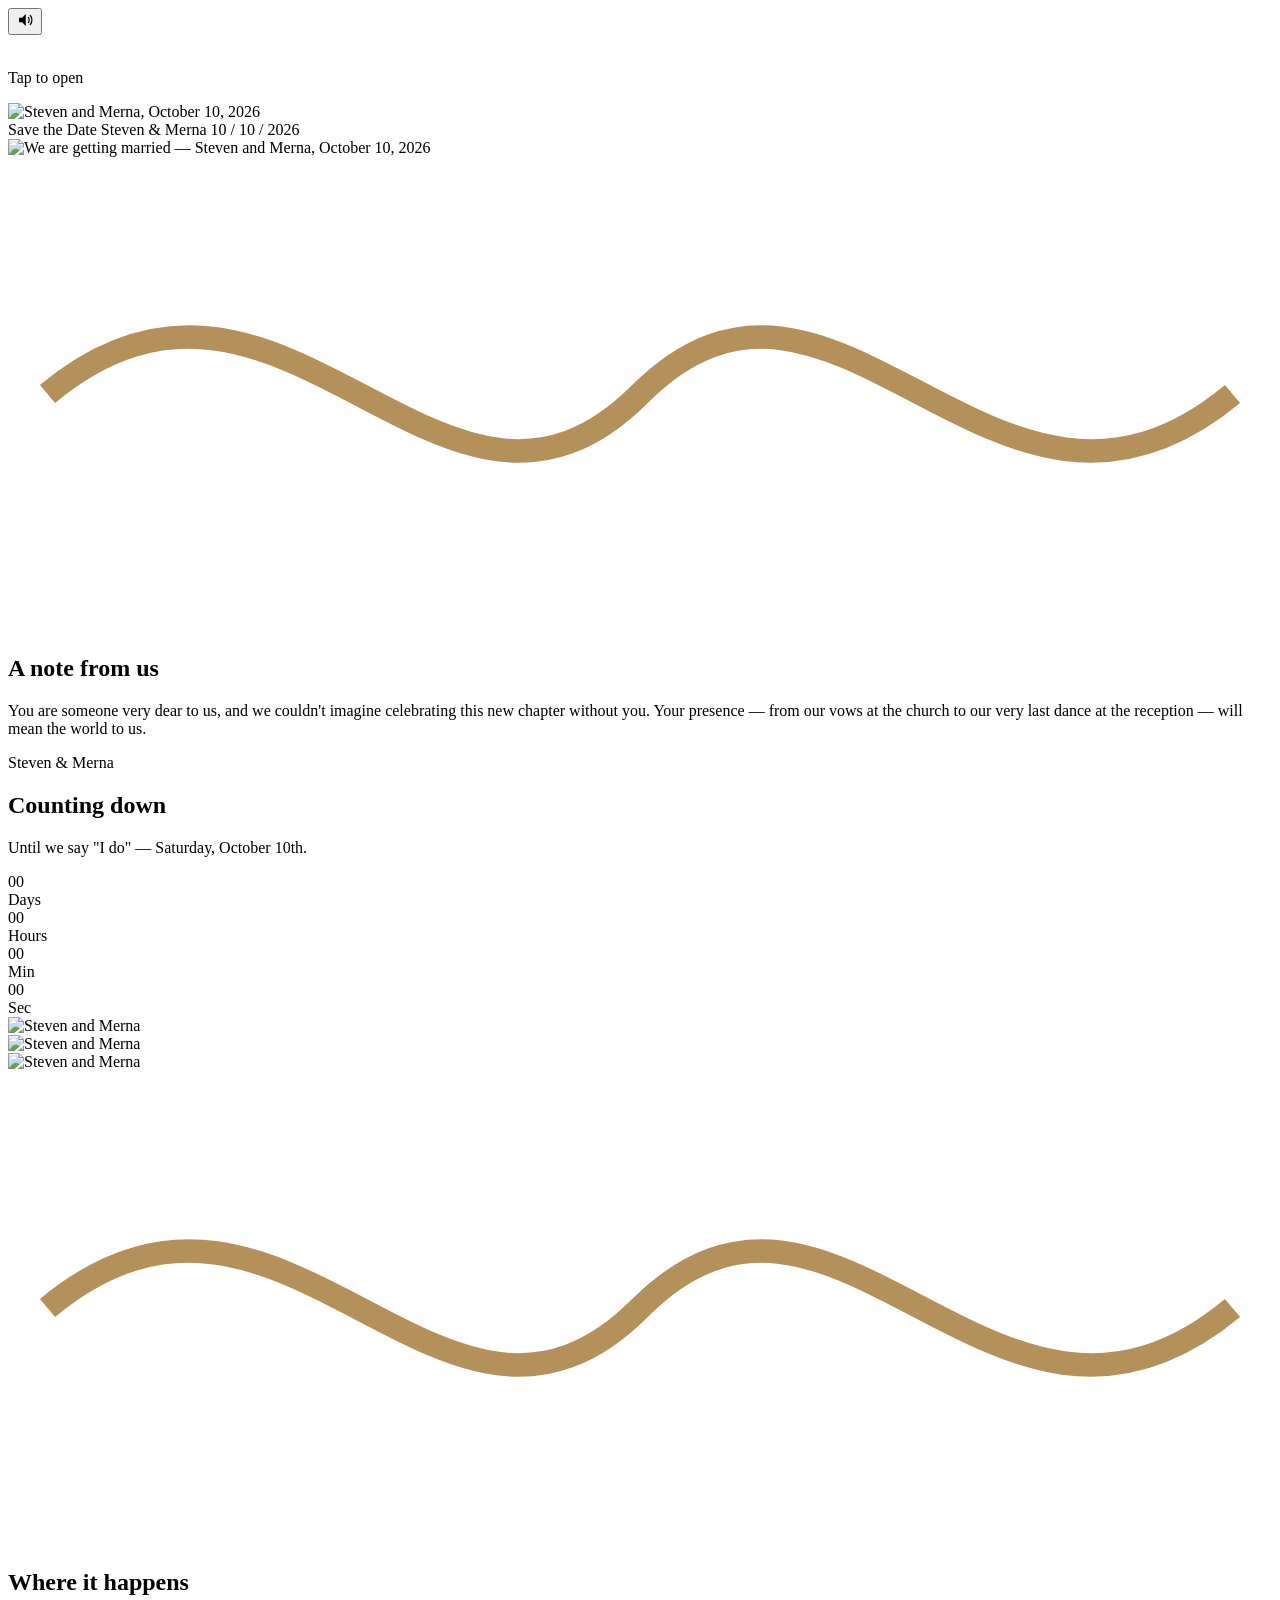
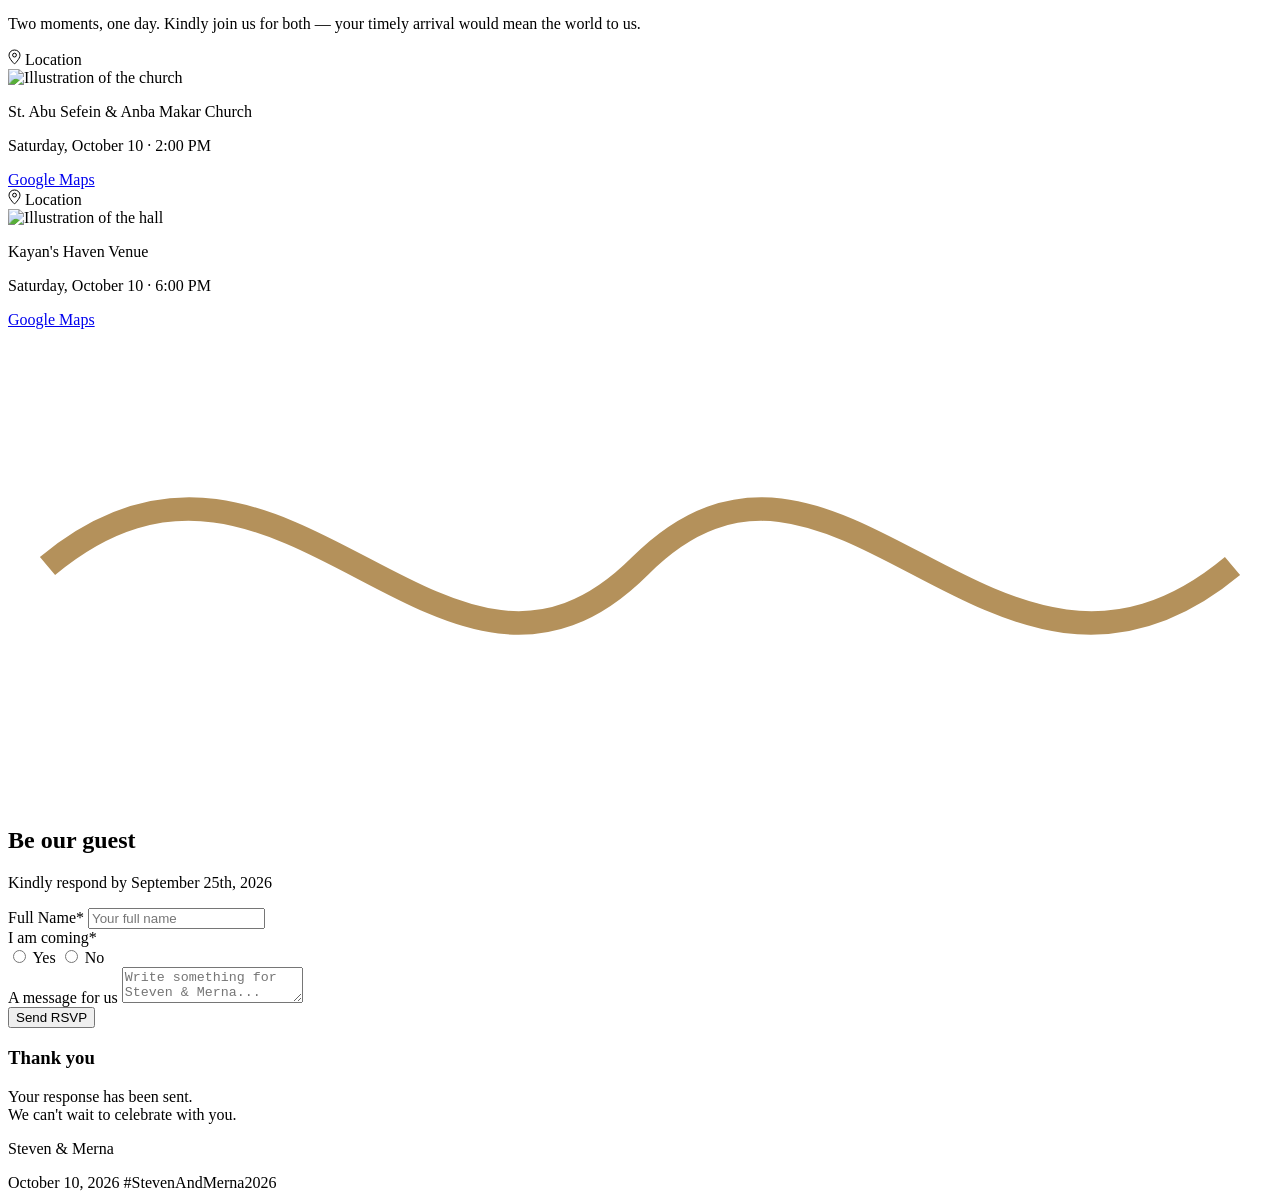
==== index.html @ bfe79aef "Add files via upload" ====
<!DOCTYPE html>
<html lang="en">
<head>
<meta charset="UTF-8">
<meta name="viewport" content="width=device-width, initial-scale=1.0">
<title>Steven &amp; Merna — You Are Invited</title>
<meta name="description" content="Join us as we celebrate our wedding — Saturday, October 10, 2026.">
<link rel="stylesheet" href="style.css">
</head>
<body class="locked">

  <!-- Background music -->
  <audio id="bg-audio" loop preload="none">
    <source src="https://commons.wikimedia.org/wiki/Special:FilePath/Air_-_Air_Force_Strings_-_United_States_Air_Force_Band.mp3" type="audio/mpeg">
  </audio>
  <button id="music-toggle" type="button" aria-label="Mute music" aria-pressed="false">
    <svg width="18" height="18" viewBox="0 0 24 24" fill="none" xmlns="http://www.w3.org/2000/svg">
      <path d="M4 9v6h4l5 5V4L8 9H4z" fill="currentColor"/>
      <path d="M16.5 8.5c1.5 1.5 1.5 5.5 0 7" stroke="currentColor" stroke-width="1.6" stroke-linecap="round"/>
      <path d="M19 6c3 3 3 9 0 12" stroke="currentColor" stroke-width="1.6" stroke-linecap="round"/>
    </svg>
  </button>

  <!-- Envelope gate -->
  <div id="gate" role="button" tabindex="0" aria-label="Tap to open your invitation">
    <img class="gate-photo" src="assets/envelope-cover.jpg" alt="">
    <p class="gate-label">Tap to open</p>
  </div>

  <!-- Cinematic reveal sequence -->
  <div id="reveal" aria-hidden="true">
    <div class="reveal-progress">
      <span class="bar" data-bar="1"><i></i></span>
    </div>

    <div class="reveal-slide reveal-slide--art" data-slide="1">
      <img class="reveal-art" src="assets/save-the-date.jpg" alt="Steven and Merna, October 10, 2026">
      <div class="satd-text">
        <span class="satd-save">Save</span>
        <span class="satd-the">the</span>
        <span class="satd-date-word">Date</span>
        <span class="satd-rule"></span>
        <span class="satd-names">Steven &amp; Merna</span>
        <span class="satd-date">10 / 10 / 2026</span>
      </div>
    </div>
  </div>

  <!-- Main site -->
  <div id="site">

    <!-- Hero -->
    <header class="hero">
      <img class="hero-photo" src="assets/couple.jpg" alt="We are getting married — Steven and Merna, October 10, 2026">
      <a href="#story" class="scroll-cue scroll-cue--hidden" aria-label="Scroll to learn more"></a>
    </header>

    <!-- Note from the couple -->
    <section id="story" class="section note-section">
      <svg class="eyebrow-flourish" viewBox="0 0 64 24" fill="none" xmlns="http://www.w3.org/2000/svg">
        <path d="M2 12C14 2 22 22 32 12C42 2 50 22 62 12" stroke="#B4915B" stroke-width="1.2"/>
      </svg>
      <h2 class="section-title">A note from us</h2>
      <p class="section-body">You are someone very dear to us, and we couldn't imagine celebrating this new chapter without you. Your presence — from our vows at the church to our very last dance at the reception — will mean the world to us.</p>
      <p class="signature">Steven &amp; Merna</p>
    </section>

    <!-- Countdown -->
    <section class="section countdown-section" aria-label="Countdown to the wedding">
      <h2 class="section-title">Counting down</h2>
      <p class="section-body">Until we say "I do" — Saturday, October 10th.</p>
      <div class="countdown-grid" id="countdown">
        <div class="countdown-unit">
          <div class="countdown-num" id="cd-days">00</div>
          <div class="countdown-unit-label">Days</div>
        </div>
        <div class="countdown-unit">
          <div class="countdown-num" id="cd-hours">00</div>
          <div class="countdown-unit-label">Hours</div>
        </div>
        <div class="countdown-unit">
          <div class="countdown-num" id="cd-mins">00</div>
          <div class="countdown-unit-label">Min</div>
        </div>
        <div class="countdown-unit">
          <div class="countdown-num" id="cd-secs">00</div>
          <div class="countdown-unit-label">Sec</div>
        </div>
      </div>
    </section>

    <!-- Gallery -->
    <section class="gallery-section" aria-label="Photo gallery">
      <div class="gallery-scroll" id="gallery-scroll">
        <div class="gallery-slide"><img src="assets/gallery1.jpg" alt="Steven and Merna"></div>
        <div class="gallery-slide"><img src="assets/gallery2.jpg" alt="Steven and Merna"></div>
        <div class="gallery-slide"><img src="assets/gallery3.jpg" alt="Steven and Merna"></div>
      </div>
      <div class="gallery-dots" id="gallery-dots">
        <span class="dot active"></span>
        <span class="dot"></span>
        <span class="dot"></span>
      </div>
    </section>

    <!-- Venues -->
    <section id="venue" class="section venue-section">
      <svg class="eyebrow-flourish" viewBox="0 0 64 24" fill="none" xmlns="http://www.w3.org/2000/svg">
        <path d="M2 12C14 2 22 22 32 12C42 2 50 22 62 12" stroke="#B4915B" stroke-width="1.2"/>
      </svg>
      <h2 class="section-title">Where it happens</h2>
      <p class="section-body">Two moments, one day. Kindly join us for both — your timely arrival would mean the world to us.</p>

      <div class="venue-cards">
        <div class="venue-card">
          <div class="venue-pin">
            <svg width="13" height="16" viewBox="0 0 13 16" fill="none" xmlns="http://www.w3.org/2000/svg">
              <path d="M6.5 15C6.5 15 12 9.9 12 6.2C12 3.1 9.5 1 6.5 1C3.5 1 1 3.1 1 6.2C1 9.9 6.5 15 6.5 15Z" stroke="currentColor" stroke-width="1"/>
              <circle cx="6.5" cy="6.1" r="1.9" stroke="currentColor" stroke-width="1"/>
            </svg>
            <span>Location</span>
          </div>

          <img class="venue-illustration" src="assets/church-illustration.png" alt="Illustration of the church">

          <p class="venue-name-caps">St. Abu Sefein &amp; Anba Makar Church</p>
          <p class="venue-time">Saturday, October 10 · 2:00 PM</p>
          <a class="venue-maps-btn" href="https://maps.app.goo.gl/7mNDshBvtKrBwV6CA?g_st=iw" target="_blank" rel="noopener">Google Maps</a>
        </div>

        <div class="venue-card">
          <div class="venue-pin">
            <svg width="13" height="16" viewBox="0 0 13 16" fill="none" xmlns="http://www.w3.org/2000/svg">
              <path d="M6.5 15C6.5 15 12 9.9 12 6.2C12 3.1 9.5 1 6.5 1C3.5 1 1 3.1 1 6.2C1 9.9 6.5 15 6.5 15Z" stroke="currentColor" stroke-width="1"/>
              <circle cx="6.5" cy="6.1" r="1.9" stroke="currentColor" stroke-width="1"/>
            </svg>
            <span>Location</span>
          </div>

          <img class="venue-illustration" src="assets/hall-illustration.png" alt="Illustration of the hall">

          <p class="venue-name-caps">Kayan's Haven Venue</p>
          <p class="venue-time">Saturday, October 10 · 6:00 PM</p>
          <a class="venue-maps-btn" href="https://maps.app.goo.gl/dPnw5NaCXG3ANS137?g_st=iw" target="_blank" rel="noopener">Google Maps</a>
        </div>
      </div>
    </section>

    <!-- RSVP -->
    <section id="rsvp" class="section rsvp-section">
      <svg class="eyebrow-flourish" viewBox="0 0 64 24" fill="none" xmlns="http://www.w3.org/2000/svg">
        <path d="M2 12C14 2 22 22 32 12C42 2 50 22 62 12" stroke="#B4915B" stroke-width="1.2"/>
      </svg>
      <h2 class="section-title">Be our guest</h2>
      <p class="section-body">Kindly respond by September 25th, 2026</p>

      <form class="rsvp-form" id="rsvp-form">
        <div class="field">
          <label for="fullname">Full Name*</label>
          <input type="text" id="fullname" name="fullname" placeholder="Your full name" required>
        </div>

        <div class="field">
          <label id="attend-label">I am coming*</label>
          <div class="radio-group" role="radiogroup" aria-labelledby="attend-label">
            <label class="radio-option">
              <input type="radio" name="attending" value="yes" required> Yes
            </label>
            <label class="radio-option">
              <input type="radio" name="attending" value="no"> No
            </label>
          </div>
        </div>

        <div class="field">
          <label for="message">A message for us</label>
          <textarea id="message" name="message" placeholder="Write something for Steven & Merna..."></textarea>
        </div>

        <button type="submit" class="submit-btn">Send RSVP</button>
      </form>

      <div class="rsvp-success" id="rsvp-success">
        <h3 class="section-title" style="color:var(--cream)">Thank you</h3>
        <p class="section-body">Your response has been sent.<br>We can't wait to celebrate with you.</p>
        <p class="signature">Steven &amp; Merna</p>
      </div>
    </section>

    <!-- Footer -->
    <footer class="footer">
      October 10, 2026
      <span class="hashtag">#StevenAndMerna2026</span>
    </footer>

  </div>

<script src="index.js"></script>
</body>
</html>
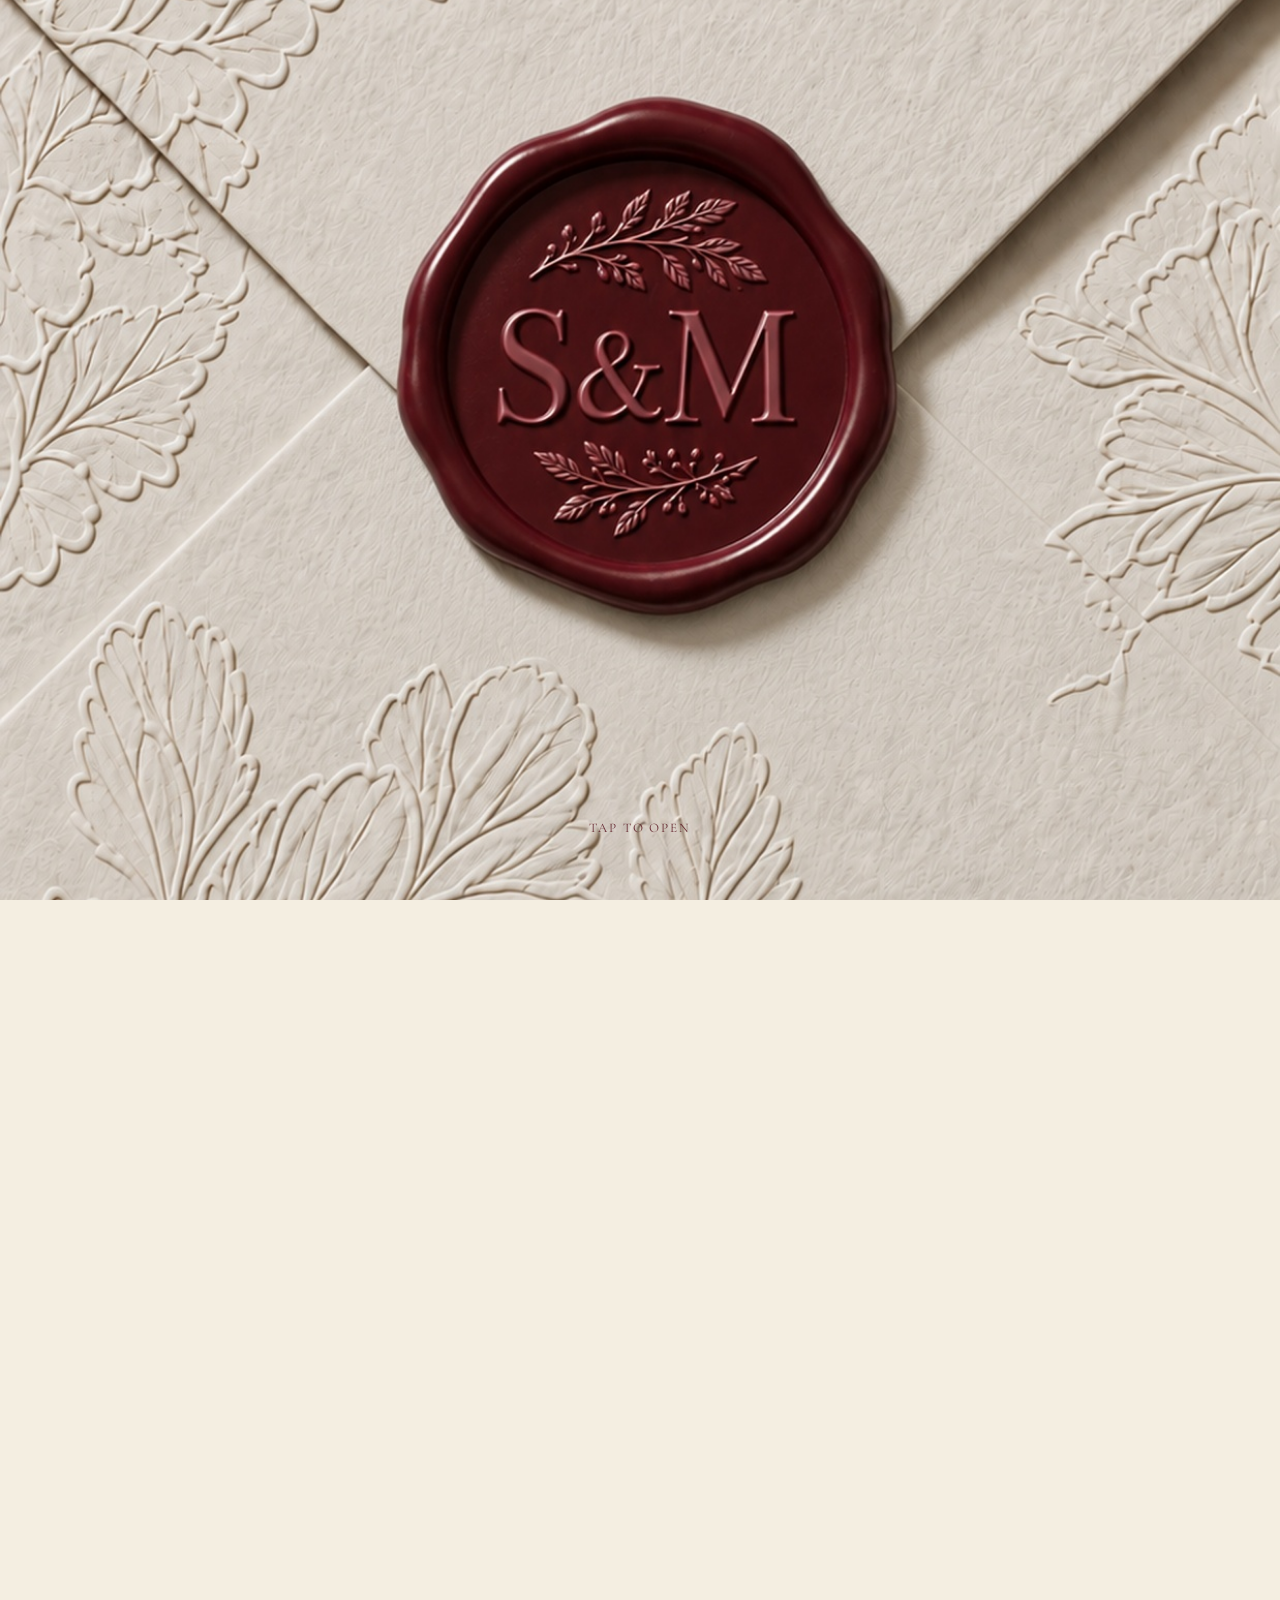
==== commit 01b914b3: "Add files via upload" ====
--- a/index.html
+++ b/index.html
@@ -5,7 +5,810 @@
 <meta name="viewport" content="width=device-width, initial-scale=1.0">
 <title>Steven &amp; Merna — You Are Invited</title>
 <meta name="description" content="Join us as we celebrate our wedding — Saturday, October 10, 2026.">
-<link rel="stylesheet" href="style.css">
+<style>
+@import url('https://fonts.googleapis.com/css2?family=Tangerine&family=Cormorant+Garamond:ital,wght@0,400;0,500;0,600;1,400&family=EB+Garamond:ital,wght@0,400;0,500;1,400&display=swap');
+
+:root{
+  --burgundy-deep:#58151F;
+  --burgundy:#791D2B;
+  --burgundy-light:#9A2536;
+  --gold:#B4915B;
+  --gold-deep:#8C6B3E;
+  --muted-on-dark: rgba(244,238,225,.72);
+  --cream:#F4EEE1;
+  --cream-dim:#EAE1CC;
+  --ink:#58151F;
+  --ink-soft:#791D2B;
+
+  --serif-script: 'Tangerine', cursive;
+  --serif-display: 'Cormorant Garamond', serif;
+  --serif-body: 'EB Garamond', serif;
+}
+
+*{box-sizing:border-box; margin:0; padding:0;}
+
+html{scroll-behavior:smooth;}
+
+body{
+  font-family: var(--serif-body);
+  background: var(--cream);
+  color: var(--ink);
+  overflow-x:hidden;
+}
+
+body.locked{
+  height:100vh;
+  overflow:hidden;
+}
+
+a{color:inherit;}
+
+img{max-width:100%; display:block;}
+
+.visually-hidden{
+  position:absolute; width:1px; height:1px;
+  overflow:hidden; clip:rect(0 0 0 0); white-space:nowrap;
+}
+
+/* ---------- Shared section rhythm ---------- */
+.section{
+  max-width:600px;
+  margin:0 auto;
+  padding: 88px 32px;
+  text-align:center;
+  position:relative;
+}
+
+.eyebrow-flourish{
+  width:64px;
+  height:24px;
+  margin:0 auto 28px;
+  opacity:.8;
+}
+
+.section-title{
+  font-family: var(--serif-display);
+  font-weight:600;
+  font-size: clamp(1.7rem, 5vw, 2.2rem);
+  color: var(--burgundy);
+  letter-spacing:.02em;
+  margin-bottom: 18px;
+}
+
+.section-body{
+  font-size: 1.05rem;
+  line-height:1.85;
+  color: var(--ink-soft);
+  max-width: 46ch;
+  margin: 0 auto;
+}
+
+#music-toggle{
+  position:fixed;
+  top:18px;
+  right:18px;
+  z-index:120;
+  width:40px;
+  height:40px;
+  border-radius:50%;
+  border:1px solid rgba(244,238,225,.5);
+  background: rgba(58,15,27,.55);
+  color: var(--cream);
+  display:flex;
+  align-items:center;
+  justify-content:center;
+  cursor:pointer;
+  opacity:0;
+  visibility:hidden;
+  transition: opacity .4s ease, background .2s ease;
+}
+
+#music-toggle.visible{
+  opacity:1;
+  visibility:visible;
+}
+
+#music-toggle:hover{
+  background: rgba(58,15,27,.8);
+}
+
+#music-toggle[aria-pressed="true"] svg path:nth-child(2),
+#music-toggle[aria-pressed="true"] svg path:nth-child(3){
+  display:none;
+}
+
+/* ---------- Envelope gate ---------- */
+#gate{
+  position:fixed;
+  inset:0;
+  z-index:100;
+  display:flex;
+  align-items:flex-end;
+  justify-content:center;
+  cursor:pointer;
+  overflow:hidden;
+  perspective: 1400px;
+  transition: opacity .9s ease, visibility .9s ease;
+}
+
+#gate.hidden{
+  opacity:0;
+  visibility:hidden;
+  pointer-events:none;
+}
+
+.gate-photo{
+  position:absolute;
+  inset:0;
+  width:100%;
+  height:100%;
+  object-fit:cover;
+  object-position:center;
+  transition: opacity 2s ease, transform 2s ease;
+}
+
+#gate.opening .gate-photo{
+  opacity:0;
+  transform: scale(1.04);
+}
+
+.gate-label{
+  position:relative;
+  z-index:2;
+  margin-bottom:64px;
+  font-family: var(--serif-display);
+  color: var(--burgundy-deep);
+  letter-spacing:.14em;
+  font-size:.82rem;
+  text-transform:uppercase;
+  opacity:.85;
+  transition: opacity .3s ease;
+}
+
+#gate.opening .gate-label{
+  opacity:0;
+}
+
+/* ---------- Cinematic reveal sequence ---------- */
+#reveal{
+  position:fixed;
+  inset:0;
+  z-index:90;
+  display:flex;
+  align-items:center;
+  justify-content:center;
+  overflow:hidden;
+  opacity:0;
+  visibility:hidden;
+  pointer-events:none;
+  transition: opacity .6s ease;
+}
+
+#reveal.active{
+  opacity:1;
+  visibility:visible;
+  pointer-events:auto;
+}
+
+#reveal.hide{
+  opacity:0;
+}
+
+.reveal-progress{
+  position:absolute;
+  top:26px;
+  left:22px;
+  right:22px;
+  display:flex;
+  gap:6px;
+  z-index:3;
+}
+
+.reveal-progress .bar{
+  flex:1;
+  height:2px;
+  background: rgba(244,238,225,.28);
+  border-radius:2px;
+  overflow:hidden;
+}
+
+.reveal-progress .bar i{
+  display:block;
+  height:100%;
+  width:0%;
+  background: var(--gold);
+}
+
+.reveal-slide{
+  position:absolute;
+  inset:0;
+  display:flex;
+  flex-direction:column;
+  align-items:center;
+  justify-content:center;
+  text-align:center;
+  color: var(--cream);
+  z-index:2;
+  opacity:0;
+  transition: opacity 3s ease;
+  pointer-events:none;
+  background: var(--burgundy-deep);
+}
+
+.reveal-slide.show{
+  opacity:1;
+}
+
+.reveal-slide--art{
+  padding:0;
+}
+
+.reveal-art{
+  width:100%;
+  height:100%;
+  object-fit:cover;
+}
+
+.satd-text{
+  position:absolute;
+  left:50%;
+  top:50%;
+  transform: translate(-50%, -50%);
+  width:80%;
+  text-align:center;
+  color: var(--cream);
+  z-index:2;
+}
+
+.satd-text span{
+  display:block;
+  opacity:0;
+  transform: translateY(14px);
+  transition: opacity .9s cubic-bezier(.22,1,.36,1), transform .9s cubic-bezier(.22,1,.36,1);
+}
+
+.satd-save{
+  font-family: var(--serif-script);
+  font-size: clamp(2.97rem, 12.1vw, 4.62rem);
+  line-height:1;
+}
+
+.satd-the{
+  font-family: var(--serif-display);
+  letter-spacing:.35em;
+  text-transform:uppercase;
+  font-size:.935rem;
+  margin-top:16px;
+}
+
+.satd-date-word{
+  font-family: var(--serif-display);
+  font-weight:600;
+  letter-spacing:.06em;
+  text-transform:uppercase;
+  font-size: clamp(1.98rem, 7.7vw, 2.86rem);
+  margin-top:4px;
+}
+
+.satd-rule{
+  width:60px;
+  height:1px;
+  background: var(--cream);
+  margin:22px auto;
+  opacity:0;
+  transform:scaleX(0);
+  transition: opacity .9s cubic-bezier(.22,1,.36,1), transform .9s cubic-bezier(.22,1,.36,1);
+}
+
+.satd-names{
+  font-family: var(--serif-script);
+  font-size: clamp(1.98rem, 8.25vw, 2.97rem);
+  line-height:1.2;
+}
+
+.satd-date{
+  font-family: var(--serif-display);
+  letter-spacing:.18em;
+  font-size:1.1rem;
+  margin-top:14px;
+}
+
+.reveal-slide--art.play .satd-save{
+  opacity:1;
+  transform:none;
+  transition-delay:.3s;
+}
+
+.reveal-slide--art.play .satd-the{
+  opacity:1;
+  transform:none;
+  transition-delay:1.0s;
+}
+
+.reveal-slide--art.play .satd-date-word{
+  opacity:1;
+  transform:none;
+  transition-delay:1.5s;
+}
+
+.reveal-slide--art.play .satd-rule{
+  opacity:1;
+  transform:scaleX(1);
+  transition-delay:2.2s;
+}
+
+.reveal-slide--art.play .satd-names{
+  opacity:1;
+  transform:none;
+  transition-delay:2.6s;
+}
+
+.reveal-slide--art.play .satd-date{
+  opacity:1;
+  transform:none;
+  transition-delay:3.3s;
+}
+
+@media (prefers-reduced-motion: reduce){
+  #reveal, .reveal-slide, .reveal-progress .bar i{ transition:none !important; }
+}
+
+/* ---------- Hero ---------- */
+#site{
+  opacity:0;
+  transition: opacity 1s ease .4s;
+}
+#site.revealed{opacity:1;}
+
+.hero{
+  min-height:100vh;
+  display:flex;
+  flex-direction:column;
+  align-items:center;
+  justify-content:flex-start;
+  text-align:center;
+  padding: 64px 28px 60px;
+  color: var(--cream);
+  position:relative;
+  overflow:hidden;
+  background: var(--burgundy-deep);
+}
+
+.hero-photo{
+  position:absolute;
+  inset:0;
+  width:100%;
+  height:100%;
+  object-fit:cover;
+  object-position: center 20%;
+  z-index:0;
+}
+
+.hero-top-scrim{
+  position:absolute;
+  top:0;
+  left:0;
+  right:0;
+  height:52%;
+  z-index:1;
+  background: linear-gradient(180deg, rgba(20,4,8,.68) 0%, rgba(20,4,8,.42) 45%, rgba(20,4,8,0) 100%);
+}
+
+.hero-frame{
+  position:relative;
+  z-index:2;
+  max-width:600px;
+  padding: 0 20px;
+}
+
+.hero-kicker{
+  font-family: var(--serif-display);
+  letter-spacing:.3em;
+  font-size:.72rem;
+  text-transform:uppercase;
+  color: var(--gold);
+  margin-bottom:18px;
+  text-shadow: 0 2px 10px rgba(0,0,0,.55);
+}
+
+.hero-names{
+  font-family: var(--serif-script);
+  font-weight:400;
+  font-size: clamp(2.6rem, 11vw, 4.6rem);
+  line-height:1.1;
+  color: var(--burgundy);
+  white-space: nowrap;
+  text-shadow: 0 2px 4px rgba(255,255,255,.55), 0 4px 18px rgba(0,0,0,.25);
+}
+
+.hero-and{
+  font-family: var(--serif-script);
+  font-weight:400;
+  font-size: 0.6em;
+  color: var(--gold);
+  padding: 0 .1em;
+}
+
+.hero-date{
+  margin-top:22px;
+  font-family: var(--serif-display);
+  font-size:1.15rem;
+  letter-spacing:.08em;
+  color: var(--cream);
+  text-shadow: 0 2px 10px rgba(0,0,0,.6);
+}
+
+.hero-venue-line{
+  margin-top:8px;
+  font-size:.92rem;
+  color: var(--muted-on-dark);
+  letter-spacing:.04em;
+}
+
+.scroll-cue{
+  position:absolute;
+  left:50%;
+  bottom:32px;
+  transform: translateX(-50%);
+  z-index:2;
+  font-size:.75rem;
+  letter-spacing:.2em;
+  text-transform:uppercase;
+  color: var(--cream);
+  display:flex;
+  flex-direction:column;
+  align-items:center;
+  gap:8px;
+  opacity:.9;
+  text-shadow: 0 2px 8px rgba(0,0,0,.5);
+}
+
+.scroll-cue svg{
+  animation: bob 1.8s ease-in-out infinite;
+}
+
+@keyframes bob{
+  0%,100%{ transform: translateY(0); }
+  50%{ transform: translateY(6px); }
+}
+
+/* ---------- Gallery ---------- */
+.gallery-section{
+  background: var(--cream);
+  padding: 46px 0 40px;
+}
+
+.gallery-scroll{
+  display:flex;
+  overflow-x:auto;
+  scroll-snap-type: x mandatory;
+  -webkit-overflow-scrolling:touch;
+  scrollbar-width:none;
+}
+
+.gallery-scroll::-webkit-scrollbar{
+  display:none;
+}
+
+.gallery-slide{
+  flex:0 0 100%;
+  scroll-snap-align:center;
+  display:flex;
+  justify-content:center;
+  align-items:center;
+  padding: 0 34px;
+}
+
+.gallery-slide img{
+  width:100%;
+  max-width:360px;
+  height:46vh;
+  min-height:280px;
+  max-height:420px;
+  object-fit:cover;
+  display:block;
+  margin:0 auto;
+}
+
+.gallery-dots{
+  display:flex;
+  justify-content:center;
+  gap:8px;
+  margin-top:18px;
+}
+
+.gallery-dots .dot{
+  width:6px;
+  height:6px;
+  border-radius:50%;
+  background: var(--gold);
+  opacity:.35;
+  transition: opacity .25s ease, transform .25s ease;
+}
+
+.gallery-dots .dot.active{
+  opacity:1;
+  transform: scale(1.25);
+}
+
+.scroll-cue--hidden{
+  width:60px;
+  height:60px;
+}
+
+/* ---------- Story / note ---------- */
+.note-section{
+  background: var(--cream);
+}
+
+.note-section .section-body{
+  font-style: italic;
+  font-size:1.15rem;
+}
+
+.signature{
+  margin-top: 26px;
+  font-family: var(--serif-script);
+  font-weight:400;
+  font-size:2.6rem;
+  color: var(--burgundy);
+}
+
+/* ---------- Countdown ---------- */
+.countdown-section{
+  background: var(--burgundy);
+  color: var(--cream);
+  padding-top: 52px;
+  padding-bottom: 52px;
+}
+
+.countdown-section .section-title{
+  color: var(--cream);
+}
+
+.countdown-grid{
+  display:flex;
+  justify-content:center;
+  gap: 18px;
+  flex-wrap:wrap;
+  margin-top: 20px;
+}
+
+.countdown-unit{
+  min-width: 76px;
+}
+
+.countdown-num{
+  font-family: var(--serif-display);
+  font-size: 2rem;
+  font-weight:600;
+  color: var(--cream);
+  border: 1px solid rgba(244,238,225,.35);
+  padding: 8px 6px;
+  border-radius:2px;
+}
+
+.countdown-unit-label{
+  margin-top:8px;
+  font-size:.7rem;
+  letter-spacing:.2em;
+  text-transform:uppercase;
+  color: var(--muted-on-dark);
+}
+
+/* ---------- Venue cards ---------- */
+.venue-section{
+  background: var(--cream-dim);
+}
+
+.venue-cards{
+  display:flex;
+  flex-direction:column;
+  gap: 22px;
+  margin-top: 36px;
+  text-align:left;
+}
+
+.venue-card{
+  background: var(--cream);
+  border: 1px solid var(--gold);
+  padding: 30px 26px 32px;
+  position:relative;
+  text-align:center;
+}
+
+.venue-pin{
+  display:flex;
+  align-items:center;
+  justify-content:center;
+  gap:6px;
+  color: var(--gold-deep);
+  margin-bottom:18px;
+}
+
+.venue-pin svg{
+  flex-shrink:0;
+}
+
+.venue-pin span{
+  font-family: var(--serif-display);
+  font-size:.78rem;
+  letter-spacing:.18em;
+  text-transform:uppercase;
+}
+
+.venue-illustration{
+  width:100%;
+  max-width:230px;
+  height:auto;
+  color: var(--burgundy);
+  margin:0 auto 20px;
+  display:block;
+}
+
+.venue-name-caps{
+  font-family: var(--serif-display);
+  font-weight:600;
+  font-size:1.2rem;
+  letter-spacing:.06em;
+  text-transform:uppercase;
+  color: var(--burgundy);
+  margin-bottom:6px;
+}
+
+.venue-time{
+  font-size:.95rem;
+  color: var(--ink-soft);
+  margin-bottom:20px;
+}
+
+.venue-maps-btn{
+  display:inline-block;
+  font-family: var(--serif-display);
+  font-size:.82rem;
+  letter-spacing:.08em;
+  color: var(--burgundy-deep);
+  background: var(--cream-dim);
+  border: 1px solid var(--gold);
+  border-radius:999px;
+  padding:10px 26px;
+  text-decoration:none;
+  transition: background .2s ease, color .2s ease;
+}
+
+.venue-maps-btn:hover{
+  background: var(--burgundy-deep);
+  color: var(--cream);
+  border-color: var(--burgundy-deep);
+}
+
+/* ---------- RSVP ---------- */
+.rsvp-section{
+  background: var(--burgundy-deep);
+  color: var(--cream);
+}
+
+.rsvp-section .section-title{ color: var(--cream); }
+.rsvp-section .section-body{ color: var(--muted-on-dark); }
+
+.rsvp-form{
+  margin-top: 34px;
+  display:flex;
+  flex-direction:column;
+  gap: 20px;
+  text-align:left;
+}
+
+.field label{
+  display:block;
+  font-family: var(--serif-display);
+  font-size:.78rem;
+  letter-spacing:.14em;
+  text-transform:uppercase;
+  color: var(--muted-on-dark);
+  margin-bottom:8px;
+}
+
+.field input[type="text"],
+.field textarea{
+  width:100%;
+  background: transparent;
+  border: none;
+  border-bottom: 1px solid rgba(244,238,225,.4);
+  color: var(--cream);
+  font-family: var(--serif-body);
+  font-size:1rem;
+  padding: 8px 2px;
+  outline:none;
+}
+
+.field textarea{ resize: vertical; min-height:70px; }
+
+.field input::placeholder, .field textarea::placeholder{
+  color: rgba(244,238,225,.4);
+}
+
+.radio-group{
+  display:flex;
+  flex-direction:column;
+  gap:10px;
+}
+
+.radio-option{
+  display:flex;
+  align-items:center;
+  gap:10px;
+  font-size:.98rem;
+  cursor:pointer;
+}
+
+.radio-option input{ accent-color: var(--gold); width:16px; height:16px; }
+
+.submit-btn{
+  margin-top:10px;
+  align-self:center;
+  background: var(--gold);
+  color: var(--burgundy-deep);
+  border:none;
+  font-family: var(--serif-display);
+  font-weight:600;
+  letter-spacing:.1em;
+  text-transform:uppercase;
+  font-size:.85rem;
+  padding: 14px 38px;
+  cursor:pointer;
+  transition: background .2s ease, transform .2s ease;
+}
+
+.submit-btn:hover{ background:#c7a670; transform: translateY(-1px); }
+
+.rsvp-success{
+  display:none;
+  margin-top: 30px;
+  text-align:center;
+}
+
+.rsvp-success.show{ display:block; }
+.rsvp-success .signature{ color: var(--gold); }
+
+/* ---------- Footer ---------- */
+.footer{
+  background: var(--burgundy-deep);
+  color: var(--muted-on-dark);
+  text-align:center;
+  padding: 30px 20px 44px;
+  font-size:.85rem;
+  letter-spacing:.08em;
+  border-top: 1px solid rgba(180,145,91,.25);
+}
+
+.footer .hashtag{
+  display:block;
+  margin-top:6px;
+  font-family: var(--serif-script);
+  font-size:1.3rem;
+  color: var(--gold);
+}
+
+/* ---------- Responsive ---------- */
+@media (max-width:420px){
+  .section{ padding: 68px 22px; }
+  .countdown-unit{ min-width: 64px; }
+  .countdown-num{ font-size:1.6rem; padding:6px 4px; }
+}
+
+@media (prefers-reduced-motion: reduce){
+  .scroll-cue svg{ animation:none; }
+  #gate, .gate-photo, #site{ transition:none; }
+}
+
+/* ---------- Focus states ---------- */
+a:focus-visible, button:focus-visible, input:focus-visible, textarea:focus-visible, [tabindex]:focus-visible{
+  outline: 2px solid var(--gold);
+  outline-offset: 3px;
+}
+
+</style>
 </head>
 <body class="locked">
 
@@ -23,7 +826,7 @@
 
   <!-- Envelope gate -->
   <div id="gate" role="button" tabindex="0" aria-label="Tap to open your invitation">
-    <img class="gate-photo" src="assets/envelope-cover.jpg" alt="">
+    <img class="gate-photo" src="[data-uri]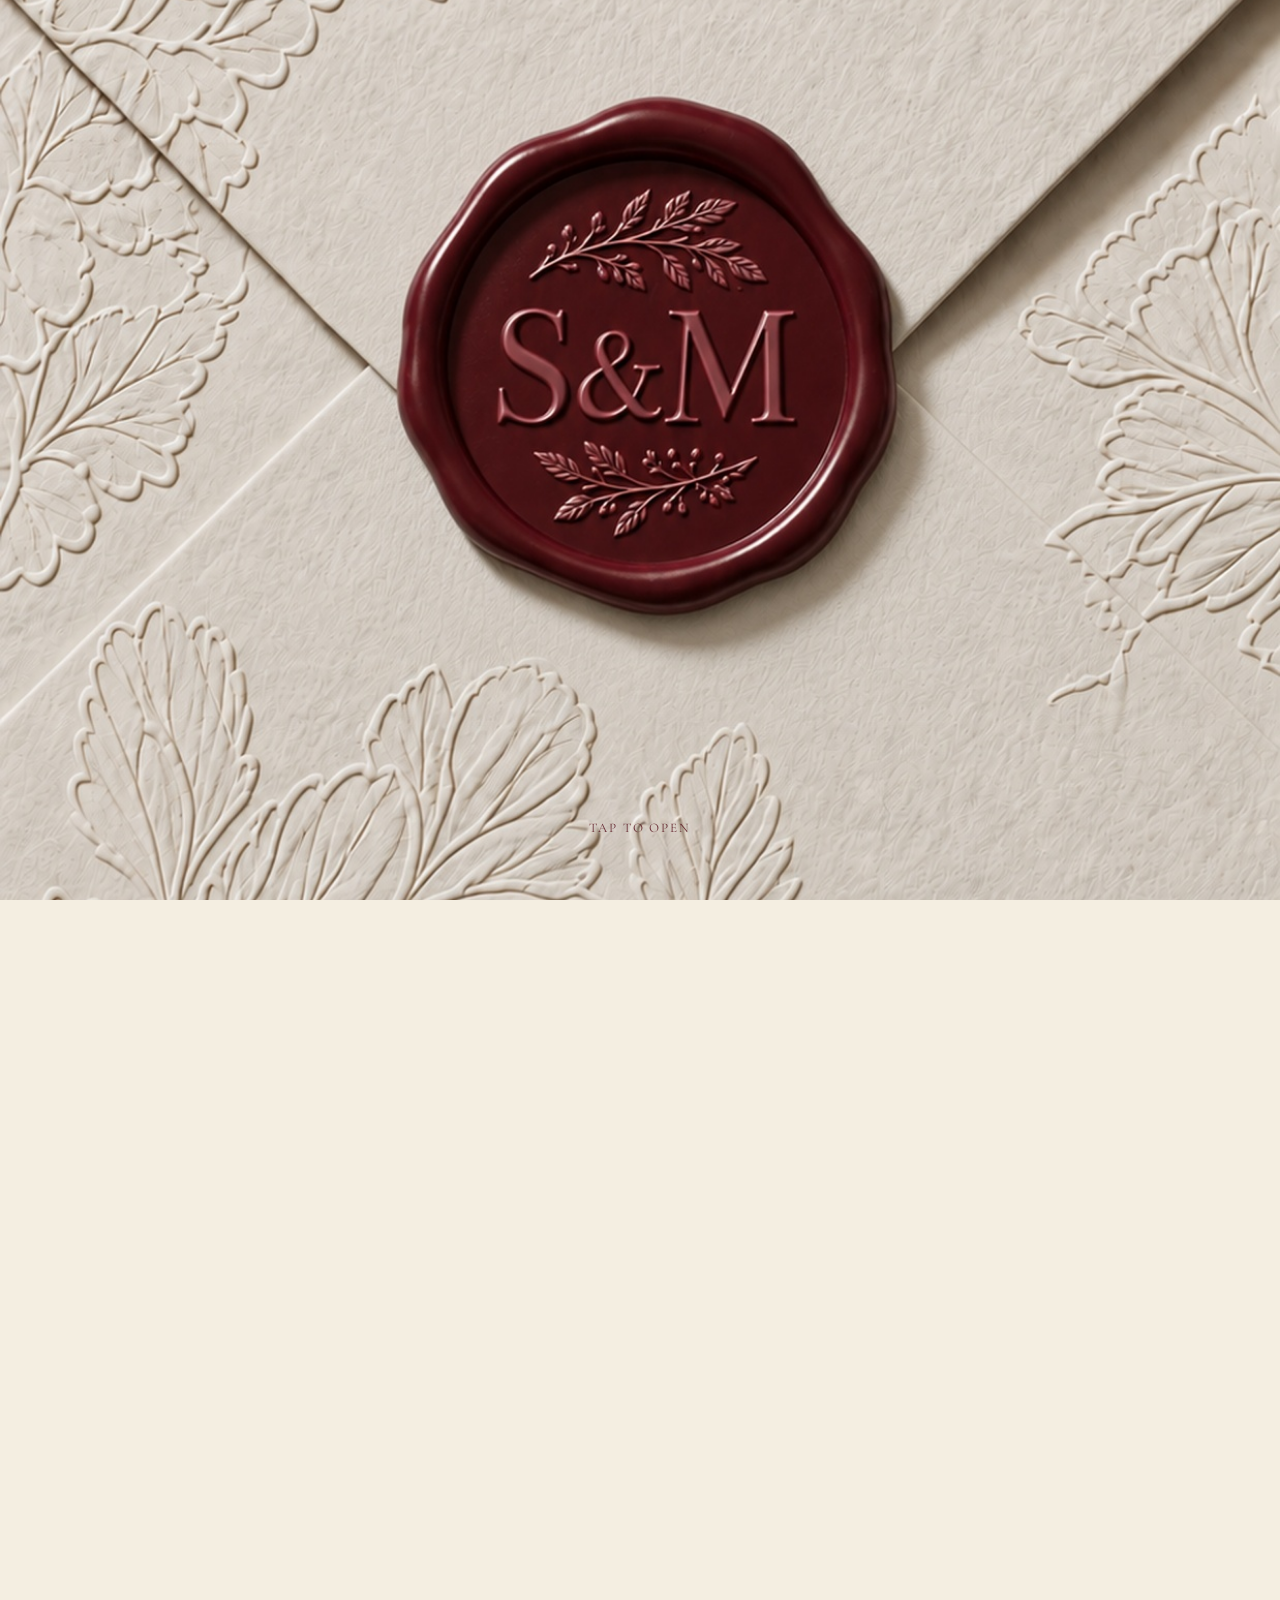
==== commit c2f135a8: "Add files via upload" ====
--- a/index.html
+++ b/index.html
@@ -683,6 +683,22 @@
 }
 
 /* ---------- RSVP ---------- */
+.rsvp-baby-icon{
+  width:150px;
+  height:auto;
+  margin: 0 auto 18px;
+  display:block;
+}
+
+.rsvp-baby-caption{
+  font-size:1rem;
+  font-style: italic;
+  color: var(--cream);
+  opacity:.92;
+  line-height:1.7;
+  margin-bottom:34px;
+}
+
 .rsvp-section{
   background: var(--burgundy-deep);
   color: var(--cream);
@@ -813,8 +829,8 @@
 <body class="locked">
 
   <!-- Background music -->
-  <audio id="bg-audio" loop preload="none">
-    <source src="https://commons.wikimedia.org/wiki/Special:FilePath/Air_-_Air_Force_Strings_-_United_States_Air_Force_Band.mp3" type="audio/mpeg">
+  <audio id="bg-audio" loop preload="auto">
+    <source src="[data-uri]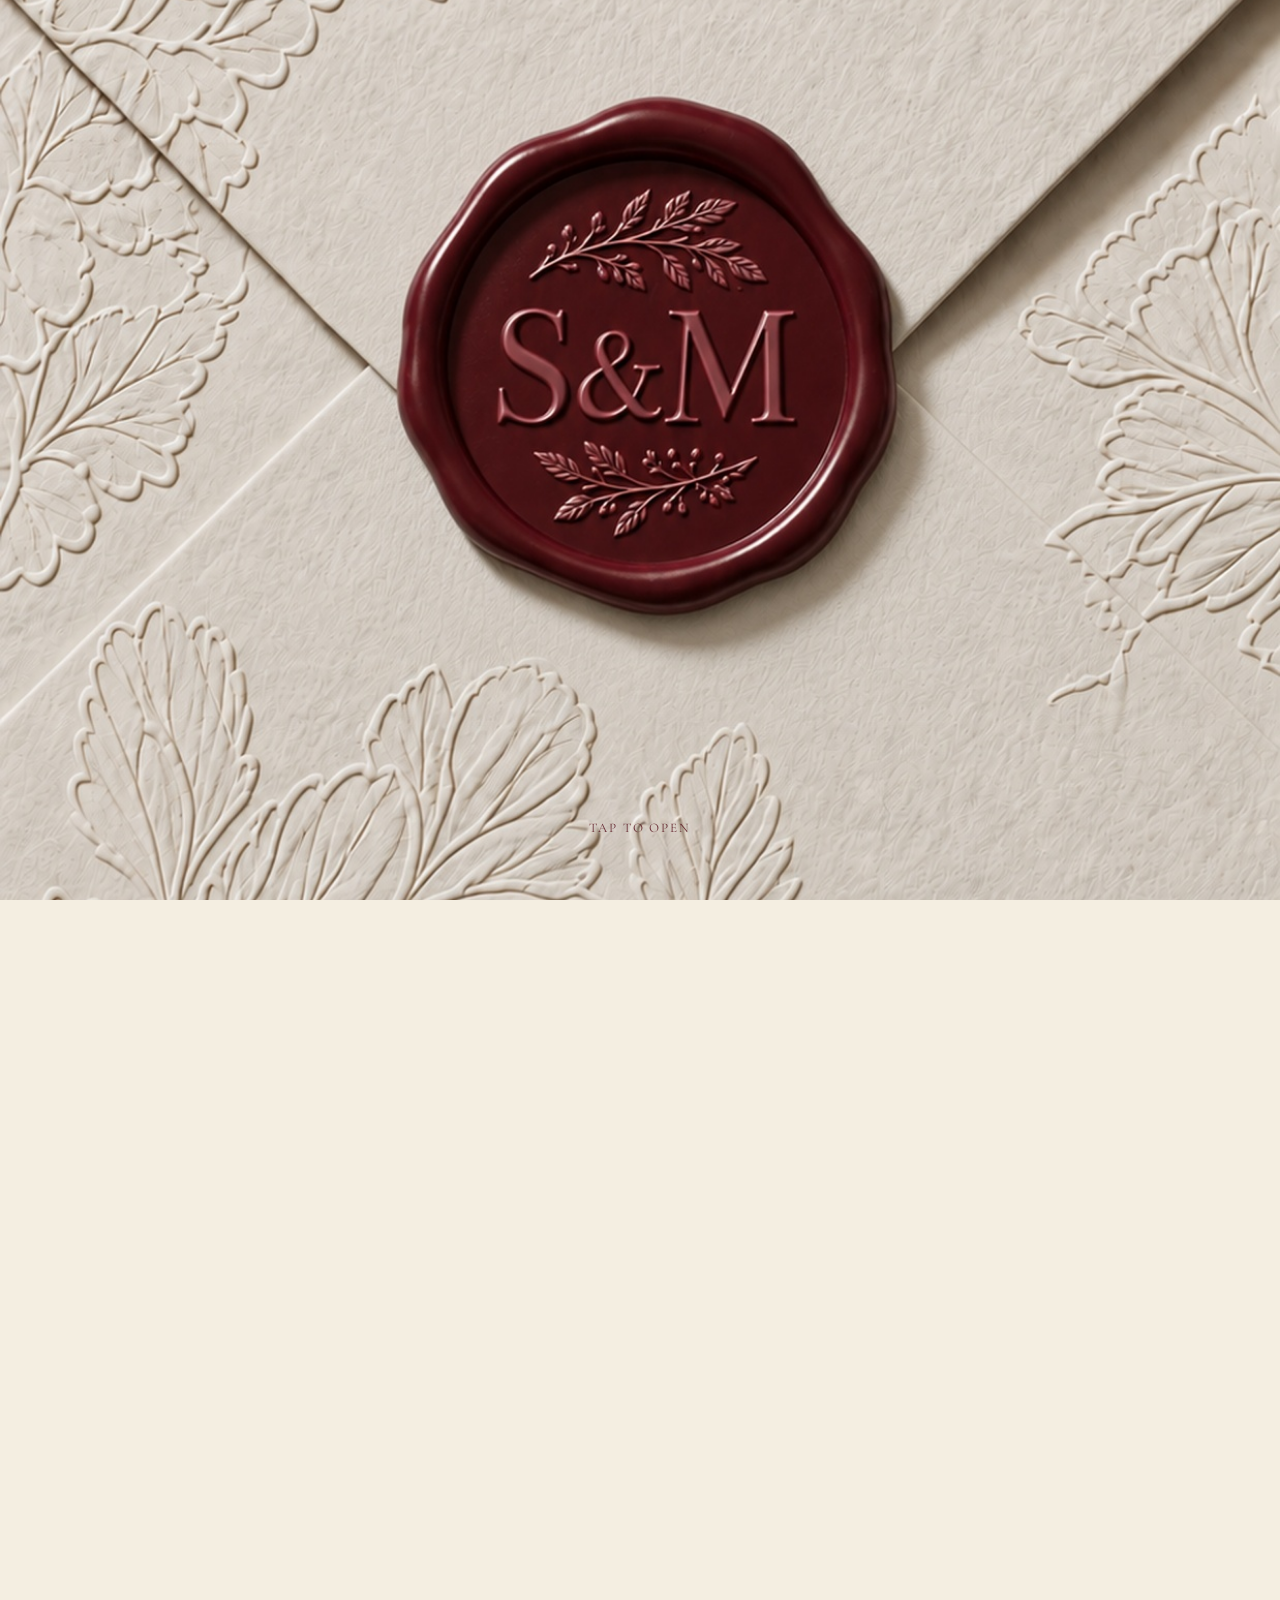
==== commit 9dbdce82: "Add files via upload" ====
--- a/index.html
+++ b/index.html
@@ -683,20 +683,25 @@
 }
 
 /* ---------- RSVP ---------- */
-.rsvp-baby-icon{
-  width:150px;
+.adults-only-section{
+  background: var(--cream-dim);
+  padding-top: 40px;
+  padding-bottom: 40px;
+}
+
+.adults-only-icon{
+  width:130px;
   height:auto;
-  margin: 0 auto 18px;
+  margin: 0 auto 10px;
   display:block;
 }
 
-.rsvp-baby-caption{
+.adults-only-caption{
   font-size:1rem;
   font-style: italic;
-  color: var(--cream);
+  color: var(--burgundy);
   opacity:.92;
   line-height:1.7;
-  margin-bottom:34px;
 }
 
 .rsvp-section{
@@ -946,7 +951,7 @@
 
           <p class="venue-name-caps">St. Abu Sefein &amp; Anba Makar Church</p>
           <p class="venue-time">Saturday, October 10 · 2:00 PM</p>
-          <a class="venue-maps-btn" href="https://maps.app.goo.gl/7mNDshBvtKrBwV6CA?g_st=iw" target="_blank" rel="noopener">Google Maps</a>
+          <a class="venue-maps-btn" href="https://maps.app.goo.gl/vCYHzgG2VU1DUdj78" target="_blank" rel="noopener">Google Maps</a>
         </div>
 
         <div class="venue-card">
@@ -962,16 +967,19 @@
 
           <p class="venue-name-caps">Kayan's Haven Venue</p>
           <p class="venue-time">Saturday, October 10 · 6:00 PM</p>
-          <a class="venue-maps-btn" href="https://maps.app.goo.gl/dPnw5NaCXG3ANS137?g_st=iw" target="_blank" rel="noopener">Google Maps</a>
+          <a class="venue-maps-btn" href="https://maps.app.goo.gl/gXGDpCvLrMi9J1Sp7" target="_blank" rel="noopener">Google Maps</a>
         </div>
       </div>
     </section>
 
+    <!-- Adults only notice -->
+    <section class="section adults-only-section">
+      <img class="adults-only-icon" src="[data-uri]" alt="Sleeping baby illustration">
+      <p class="adults-only-caption">A beautiful night for the grown-ups,<br>and a lovely night for our little ones at home. 🤍</p>
+    </section>
+
     <!-- RSVP -->
     <section id="rsvp" class="section rsvp-section">
-      <img class="rsvp-baby-icon" src="[data-uri]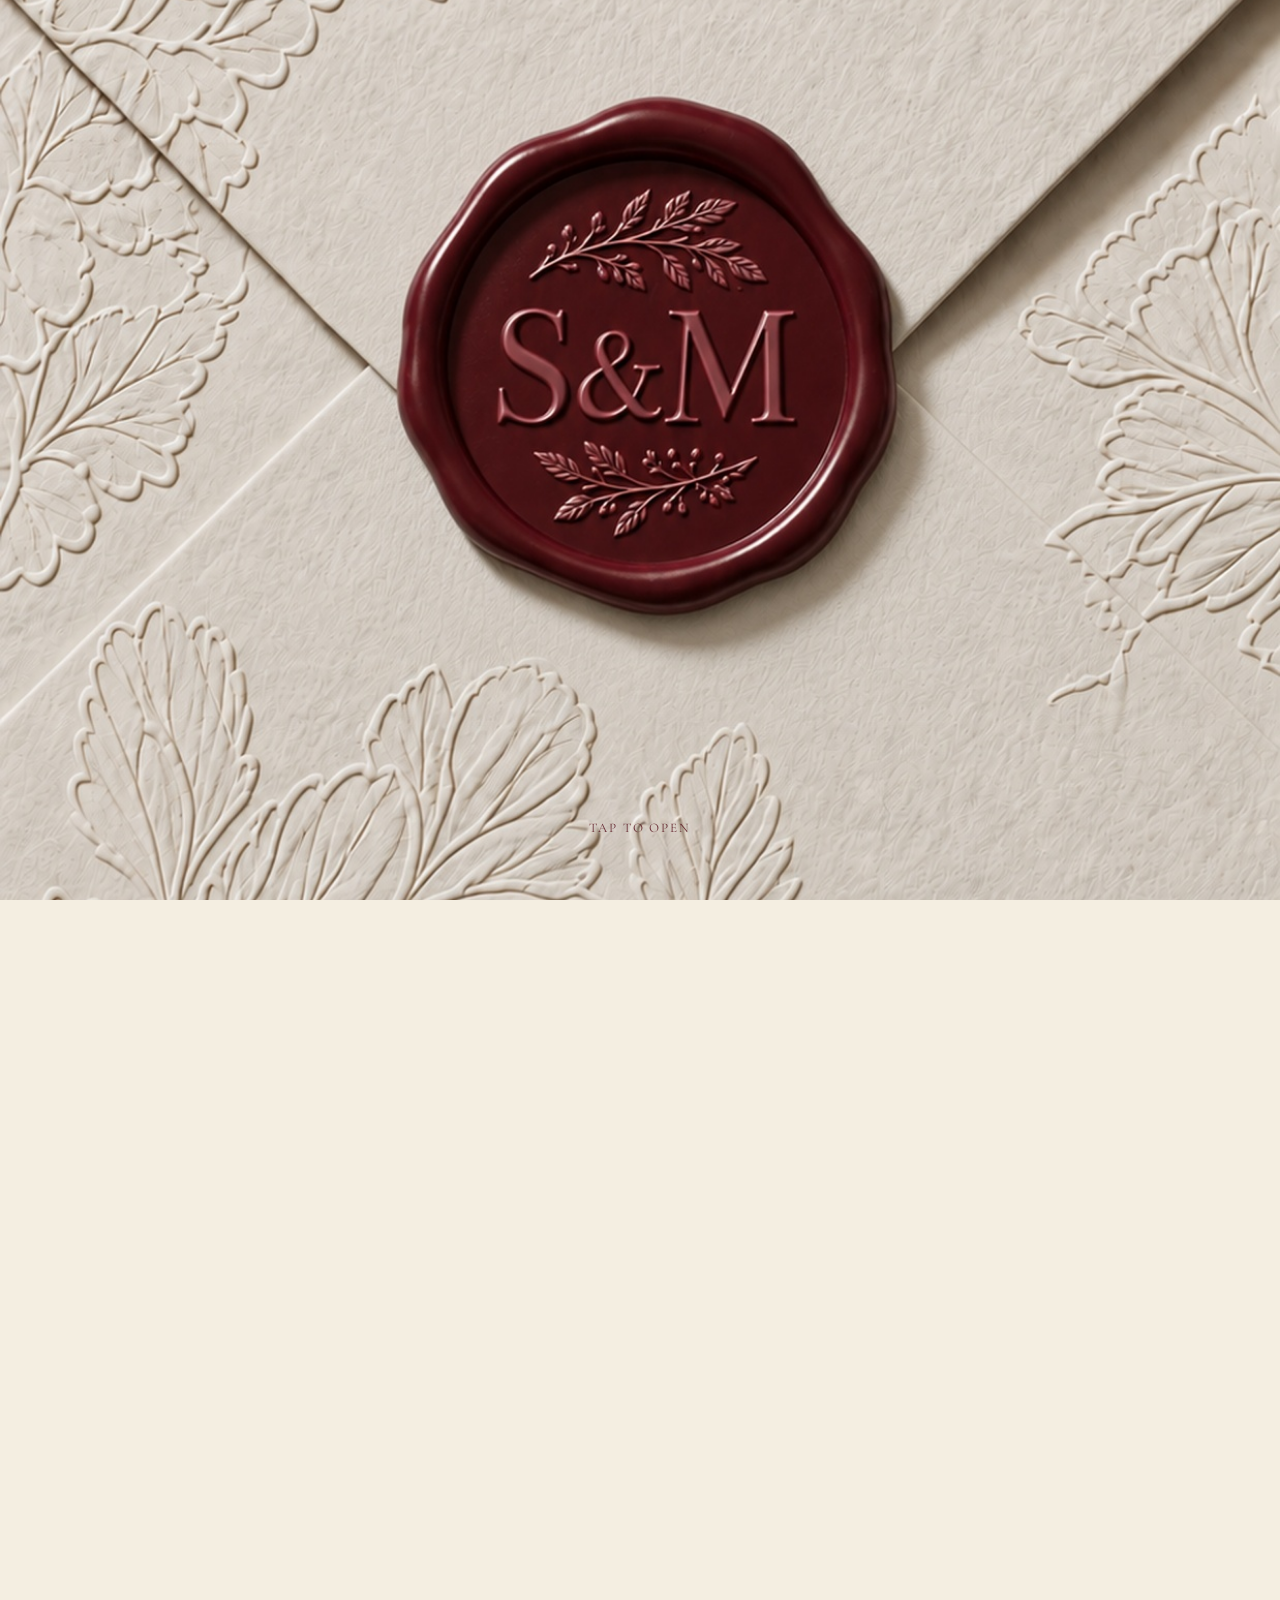
==== commit 9235a5ea: "Add files via upload" ====
--- a/index.html
+++ b/index.html
@@ -599,6 +599,7 @@
 /* ---------- Venue cards ---------- */
 .venue-section{
   background: var(--cream-dim);
+  padding-bottom: 40px;
 }
 
 .venue-cards{
@@ -685,7 +686,7 @@
 /* ---------- RSVP ---------- */
 .adults-only-section{
   background: var(--cream-dim);
-  padding-top: 40px;
+  padding-top: 0px;
   padding-bottom: 40px;
 }
 
@@ -702,6 +703,14 @@
   color: var(--burgundy);
   opacity:.92;
   line-height:1.7;
+}
+
+.heart-icon{
+  width:15px;
+  height:15px;
+  fill: var(--burgundy-deep);
+  vertical-align: -2px;
+  opacity:1;
 }
 
 .rsvp-section{
@@ -918,7 +927,7 @@
       <div class="gallery-scroll" id="gallery-scroll">
         <div class="gallery-slide"><img src="[data-uri]